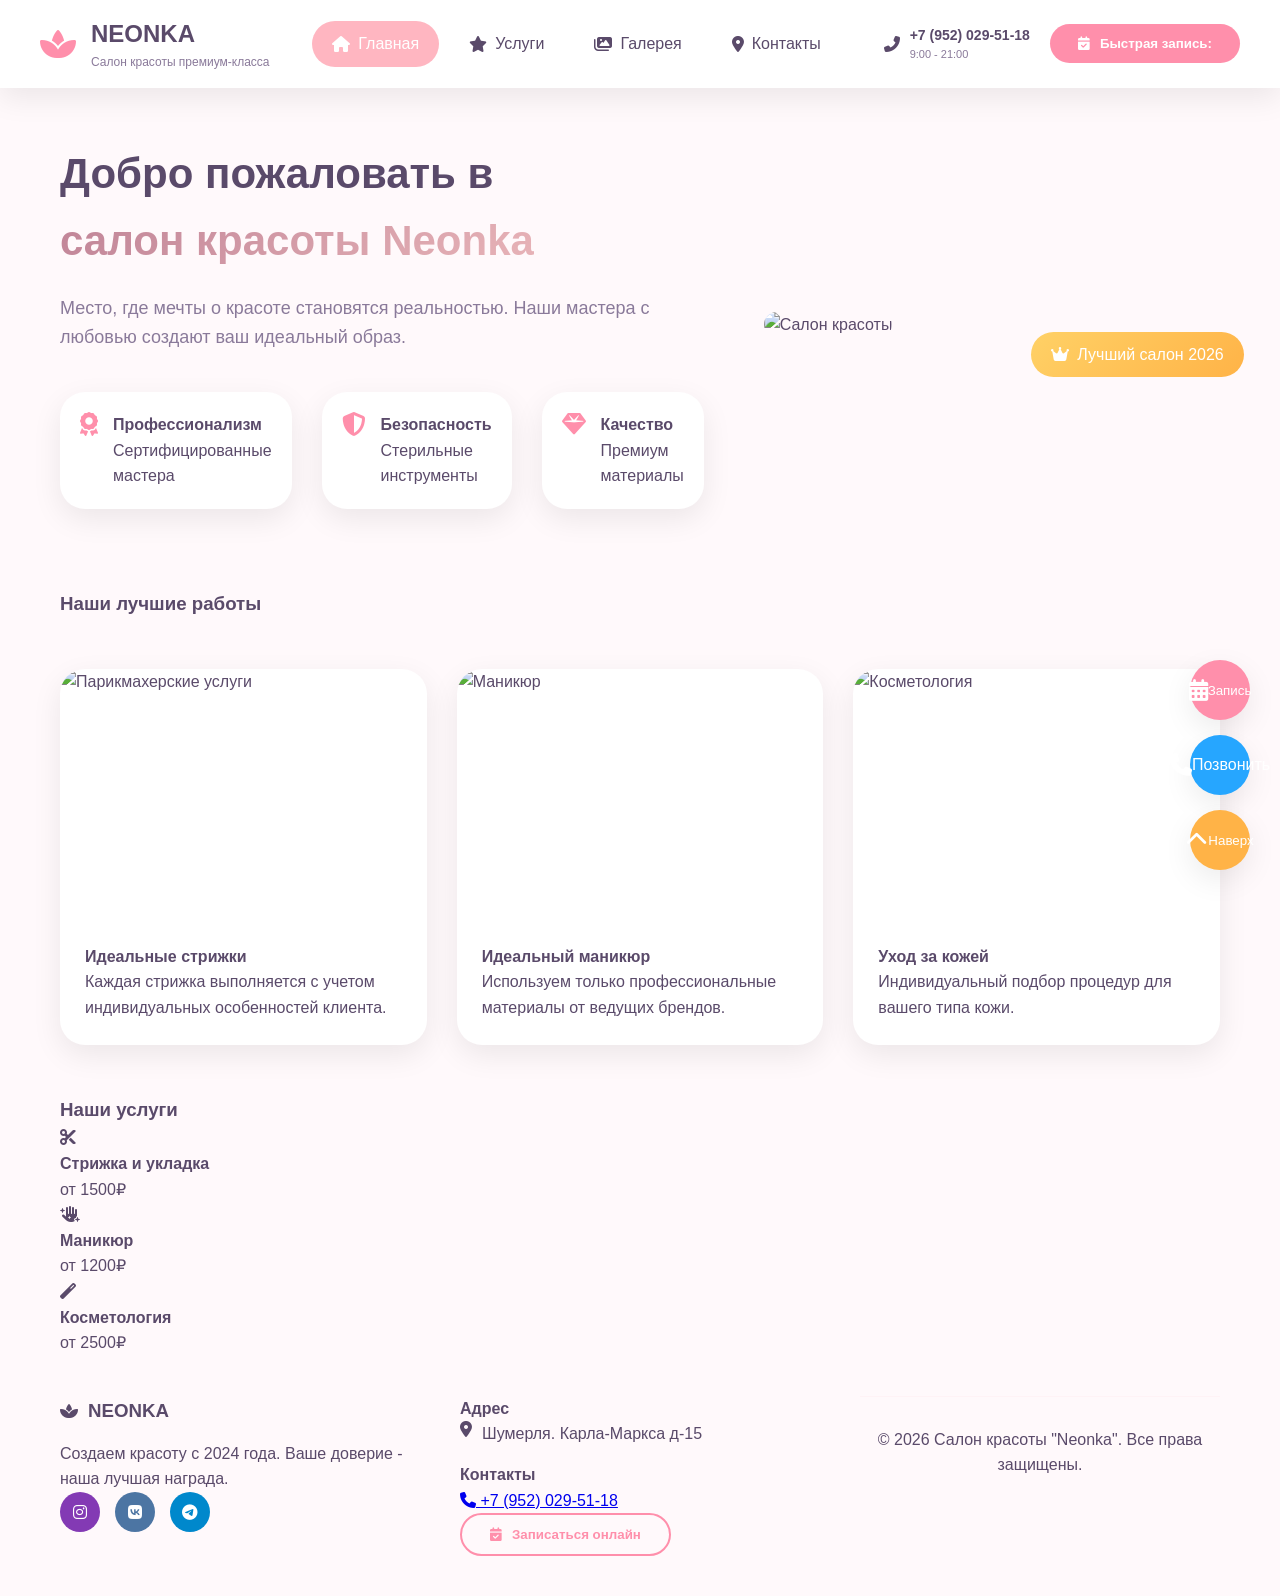
==== index.html @ 11cd5a9c "сохранение" ====
<!-- Здесь так же будет исправленно! -->





<!DOCTYPE html>
<html lang="ru">
<head>
    <meta charset="UTF-8">
    <meta name="viewport" content="width=device-width, initial-scale=1.0">
    <title>Neonka | Салон красоты премиум-класса</title>
    <link rel="stylesheet" href="https://cdnjs.cloudflare.com/ajax/libs/font-awesome/6.4.0/css/all.min.css">
    <link rel="stylesheet" href="css/style.css">
</head>
<body>
    <!-- Фоновые декорации -->
    <div class="bg-decorations">
        <div class="bg-element bg-1"></div>
        <div class="bg-element bg-2"></div>
        <div class="bg-element bg-3"></div>
        <div class="bg-element bg-4"></div>
    </div>
    
    <!-- ШАПКА САЙТА -->
    <header id="header">
        <div class="logo">
            <i class="fas fa-spa logo-icon"></i>
            <div class="logo-text">
                <h1>NEONKA</h1>
                <p>Салон красоты премиум-класса</p>
            </div>
        </div>
        
        <nav class="nav">
            <a href="#home" class="nav-link active"><i class="fas fa-home"></i><span>Главная</span></a>
            <a href="#services" class="nav-link"><i class="fas fa-star"></i><span>Услуги</span></a>
            <a href="#gallery" class="nav-link"><i class="fas fa-images"></i><span>Галерея</span></a>
            <a href="#contacts" class="nav-link"><i class="fas fa-map-marker-alt"></i><span>Контакты</span></a>
        </nav>
        
        <div class="header-right">
            <div class="header-contact">
                <i class="fas fa-phone-alt phone-icon"></i>
                <div>
                    <div class="phone-number">+7 (952) 029-51-18</div>
                    <div class="work-hours">9:00 - 21:00</div>
                </div>
            </div>
            
            <button class="btn btn-primary header-btn" id="quickBooking">
                <i class="fas fa-calendar-check"></i>
                <span>Быстрая запись:</span>
            </button>
        </div>
    </header>

    <!-- ОСНОВНОЕ СОДЕРЖИМОЕ -->
    <main class="main-content">
        <div class="container">
            <!-- Приветственная секция -->
            <section class="welcome-section" id="home">
                <div class="welcome-text">
                    <h2 class="welcome-title">
                        <span class="title-line">Добро пожаловать в</span>
                        <span class="title-highlight">салон красоты Neonka</span>
                    </h2>
                    <p class="welcome-description">
                        Место, где мечты о красоте становятся реальностью. 
                        Наши мастера с любовью создают ваш идеальный образ.
                    </p>
                    
                    <div class="welcome-features">
                        <div class="feature">
                            <i class="fas fa-award feature-icon"></i>
                            <div class="feature-text">
                                <h4>Профессионализм</h4>
                                <p>Сертифицированные мастера</p>
                            </div>
                        </div>
                        <div class="feature">
                            <i class="fas fa-shield-alt feature-icon"></i>
                            <div class="feature-text">
                                <h4>Безопасность</h4>
                                <p>Стерильные инструменты</p>
                            </div>
                        </div>
                        <div class="feature">
                            <i class="fas fa-gem feature-icon"></i>
                            <div class="feature-text">
                                <h4>Качество</h4>
                                <p>Премиум материалы</p>
                            </div>
                        </div>
                    </div>
                </div>
                
                <div class="welcome-image">
                    <img src="https://images.unsplash.com/photo-1560066984-138dadb4c035?ixlib=rb-4.0.3&auto=format&fit=crop&w=800&q=80" alt="Салон красоты">
                    <div class="image-badge">
                        <i class="fas fa-crown"></i>
                        Лучший салон 2026
                    </div>
                </div>
            </section>

            <!-- Галерея работ -->
            <section class="photos-section" id="gallery">
                <h3 class="photos-title">Наши лучшие работы</h3>
                
                <div class="photos-grid">
                    <div class="photo-card">
                        <div class="photo-wrapper">
                            <img src="https://images.unsplash.com/photo-1562322140-8baeececf3df?ixlib=rb-4.0.3&auto=format&fit=crop&w=400&q=80" alt="Парикмахерские услуги">
                        </div>
                        <div class="photo-text">
                            <h4>Идеальные стрижки</h4>
                            <p>Каждая стрижка выполняется с учетом индивидуальных особенностей клиента.</p>
                        </div>
                    </div>
                    
                    <div class="photo-card">
                        <div class="photo-wrapper">
                            <img src="https://images.unsplash.com/photo-1607779097330-9b6b0956d76b?ixlib=rb-4.0.3&auto=format&fit=crop&w=400&q=80" alt="Маникюр">
                        </div>
                        <div class="photo-text">
                            <h4>Идеальный маникюр</h4>
                            <p>Используем только профессиональные материалы от ведущих брендов.</p>
                        </div>
                    </div>

                    <div class="photo-card">
                        <div class="photo-wrapper">
                            <img src="https://images.unsplash.com/photo-1540555700478-4be289de5bfb?ixlib=rb-4.0.3&auto=format&fit=crop&w=400&q=80" alt="Косметология">
                        </div>
                        <div class="photo-text">
                            <h4>Уход за кожей</h4>
                            <p>Индивидуальный подбор процедур для вашего типа кожи.</p>
                        </div>
                    </div>
                </div>
            </section>

            <!-- Услуги -->
            <section class="services-section" id="services">
                <h3 class="photos-title">Наши услуги</h3>
                <div class="services-grid">
                    <div class="service-card">
                        <i class="fas fa-cut service-icon"></i>
                        <h4>Стрижка и укладка</h4>
                        <p>от 1500₽</p>
                    </div>
                    <div class="service-card">
                        <i class="fas fa-hand-sparkles service-icon"></i>
                        <h4>Маникюр</h4>
                        <p>от 1200₽</p>
                    </div>
                    <div class="service-card">
                        <i class="fas fa-magic service-icon"></i>
                        <h4>Косметология</h4>
                        <p>от 2500₽</p>
                    </div>
                </div>
            </section>
        </div>
    </main>

    <!-- ПЛАВАЮЩИЕ КНОПКИ -->
    <div class="floating-buttons">
        <button class="floating-btn booking-btn" id="floatingBooking">
            <i class="fas fa-calendar-alt"></i>
            <span class="btn-text">Запись</span>
        </button>
        
        <a href="tel:+78123332211" class="floating-btn call-btn">
            <i class="fas fa-phone"></i>
            <span class="btn-text">Позвонить</span>
        </a>
        
        <button class="floating-btn top-btn" id="scrollTop">
            <i class="fas fa-chevron-up"></i>
            <span class="btn-text">Наверх</span>
        </button>
    </div>

    <!-- ФУТЕР -->
    <footer id="contacts">
        <div class="container">
            <div class="footer-content">
                <div class="footer-section">
                    <div class="footer-logo">
                        <i class="fas fa-spa"></i>
                        <h3>NEONKA</h3>
                    </div>
                    <p>Создаем красоту с 2024 года. Ваше доверие - наша лучшая награда.</p>
                    <div class="social-icons">
                        <a href="#" class="social-icon instagram"><i class="fab fa-instagram"></i></a>
                        <a href="#" class="social-icon vk"><i class="fab fa-vk"></i></a>
                        <a href="#" class="social-icon telegram"><i class="fab fa-telegram"></i></a>
                    </div>
                </div>
                
                <div class="footer-section">
                    <h4>Адрес</h4>
                    <div class="address">
                        <i class="fas fa-map-marker-alt"></i>
                        <p>Шумерля. Карла-Маркса д-15</p>
                    </div>
                 
              
                
                <div class="footer-section">
                    <h4>Контакты</h4>
                    <a href="tel:+78123332211" class="footer-phone">
                        <i class="fas fa-phone"></i>
                        +7 (952) 029-51-18
                    </a>
                    <button class="btn btn-outline footer-btn" id="footerBooking">
                        <i class="fas fa-calendar-check"></i>
                        Записаться онлайн
                    </button>
                </div>
            </div>
            
            <div class="footer-bottom">
                <p>&copy; 2026 Салон красоты "Neonka". Все права защищены.</p>
            </div>
        </div>
    </footer>

    <!-- МОДАЛЬНОЕ ОКНО ЗАПИСИ -->
    <div class="modal-overlay" id="bookingModal">
        <div class="modal-content booking-modal">
            <div class="modal-header">
                <h3><i class="fas fa-calendar-alt"></i> Онлайн запись</h3>
                <button class="close-modal">&times;</button>
            </div>
            <div class="modal-body">
                <form class="booking-form" id="bookingForm">
                    <div class="form-group">
                        <label for="name">Ваше имя *</label>
                        <div class="input-with-icon">
                            <i class="fas fa-user"></i>
                            <input type="text" id="name" placeholder="Анна Иванова" required>
                        </div>
                    </div>
                    
                    <div class="form-group">
                        <label for="phone">Телефон *</label>
                        <div class="input-with-icon">
                            <i class="fas fa-phone"></i>
                            <input type="tel" id="phone" placeholder="+7 (952) 029-51-18" required>
                        </div>
                    </div>
                    
                    <div class="form-group">
                        <label for="service">Услуга *</label>
                        <div class="input-with-icon">
                            <i class="fas fa-cut"></i>
                            <select id="service" required>
                                <option value="">Выберите услугу</option>
                                <option value="haircut">Женская стрижка</option>
                                <option value="manicure">Маникюр</option>
                                <option value="cosmetology">Косметология</option>
                            </select>
                        </div>
                    </div>
                    
                    <button type="submit" class="btn btn-primary btn-block">
                        <i class="fas fa-paper-plane"></i>
                        Отправить заявку
                    </button>
                </form>
            </div>
        </div>
    </div>

    <script src="js/script.js"></script>
</body>
</html>
---- css/style.css ----
/* ОСНОВНЫЕ ПЕРЕМЕННЫЕ */
:root {
    --pink: #ffb6c1;
    --pink-dark: #ff8fab;
    --purple: #c9b2ff;
    --bg: #fff9fb;
    --text: #5a4a6a;
    --text-light: #8a7a9a;
    --shadow: 0 10px 30px rgba(0,0,0,0.08);
    --radius: 25px;
}

* {
    margin: 0;
    padding: 0;
    box-sizing: border-box;
}

body {
    font-family: 'Segoe UI', sans-serif;
    background: var(--bg);
    color: var(--text);
    line-height: 1.6;
}

.container {
    max-width: 1200px;
    margin: 0 auto;
    padding: 0 20px;
}

/* ШАПКА */
#header {
    position: fixed;
    top: 0;
    left: 0;
    right: 0;
    z-index: 1000;
    background: white;
    box-shadow: var(--shadow);
    padding: 15px 40px;
    display: flex;
    align-items: center;
    justify-content: space-between;
}

.logo {
    display: flex;
    align-items: center;
    gap: 15px;
}

.logo-icon {
    font-size: 32px;
    color: var(--pink-dark);
}

.logo-text h1 {
    font-size: 24px;
}

.logo-text p {
    font-size: 12px;
    color: var(--text-light);
}

.nav {
    display: flex;
    gap: 10px;
}

.nav-link {
    text-decoration: none;
    color: var(--text);
    padding: 10px 20px;
    border-radius: 25px;
    display: flex;
    align-items: center;
    gap: 8px;
}

.nav-link:hover,
.nav-link.active {
    background: var(--pink);
    color: white;
}

.header-right {
    display: flex;
    align-items: center;
    gap: 20px;
}

.header-contact {
    display: flex;
    align-items: center;
    gap: 10px;
}

.phone-number {
    font-weight: 600;
    font-size: 14px;
}

.work-hours {
    font-size: 11px;
    color: var(--text-light);
}

/* КНОПКИ */
.btn {
    padding: 12px 28px;
    border-radius: 25px;
    border: none;
    font-weight: 600;
    cursor: pointer;
    transition: 0.3s;
    display: flex;
    align-items: center;
    gap: 10px;
}

.btn-primary {
    background: var(--pink-dark);
    color: white;
}

.btn-outline {
    background: transparent;
    border: 2px solid var(--pink-dark);
    color: var(--pink-dark);
}

.btn:hover {
    transform: translateY(-2px);
}

/* ОСНОВНОЕ СОДЕРЖИМОЕ */
.main-content {
    margin-top: 100px;
    padding: 40px 0;
}

/* ПРИВЕТСТВИЕ */
.welcome-section {
    display: flex;
    align-items: center;
    gap: 60px;
    margin-bottom: 80px;
}

.welcome-text {
    flex: 1;
}

.welcome-title {
    font-size: 42px;
    margin-bottom: 20px;
}

.title-highlight {
    background: linear-gradient(135deg, #c08497, #e8b4b8);
    -webkit-background-clip: text;
    -webkit-text-fill-color: transparent;
    background-clip: text;
    display: inline-block;
    position: relative;
}


.welcome-description {
    font-size: 18px;
    color: var(--text-light);
    margin-bottom: 40px;
}

.welcome-features {
    display: flex;
    gap: 30px;
}

.feature {
    display: flex;
    align-items: flex-start;
    gap: 15px;
    padding: 20px;
    background: white;
    border-radius: var(--radius);
    box-shadow: var(--shadow);
}

.feature-icon {
    font-size: 24px;
    color: var(--pink-dark);
}

.welcome-image {
    flex: 0 0 500px;
    position: relative;
}

.welcome-image img {
    width: 100%;
    height: 400px;
    object-fit: cover;
    border-radius: var(--radius);
}

.image-badge {
    position: absolute;
    top: 20px;
    right: 20px;
    background: linear-gradient(135deg, #ffd166, #ffb347);
    color: white;
    padding: 10px 20px;
    border-radius: 25px;
    display: flex;
    align-items: center;
    gap: 8px;
}

/* ГАЛЕРЕЯ */
.photos-grid {
    display: grid;
    grid-template-columns: repeat(3, 1fr);
    gap: 30px;
    margin: 50px 0;
}

.photo-card {
    background: white;
    border-radius: var(--radius);
    overflow: hidden;
    box-shadow: var(--shadow);
}

.photo-wrapper {
    height: 250px;
    overflow: hidden;
}

.photo-wrapper img {
    width: 100%;
    height: 100%;
    object-fit: cover;
}

.photo-text {
    padding: 25px;
}

/* ПЛАВАЮЩИЕ КНОПКИ */
.floating-buttons {
    position: fixed;
    bottom: 30px;
    right: 30px;
    z-index: 999;
    display: flex;
    flex-direction: column;
    gap: 15px;
}

.floating-btn {
    width: 60px;
    height: 60px;
    border-radius: 50%;
    border: none;
    background: white;
    color: var(--text);
    cursor: pointer;
    display: flex;
    align-items: center;
    justify-content: center;
    box-shadow: var(--shadow);
    position: relative;
}

.floating-btn i {
    font-size: 22px;
}

.booking-btn {
    background: var(--pink-dark);
    color: white;
}

.call-btn {
    background: #26a6ff;
    color: white;
    text-decoration: none;
}

.top-btn {
    background: #ffb347;
    color: white;
}

/* ФУТЕР */
#footer {
    background: #f8f4ff;
    padding: 60px 0 30px;
}

.footer-content {
    display: grid;
    grid-template-columns: repeat(3, 1fr);
    gap: 40px;
    margin-bottom: 40px;
}

.footer-logo {
    display: flex;
    align-items: center;
    gap: 10px;
    margin-bottom: 15px;
}

.social-icons {
    display: flex;
    gap: 15px;
}

.social-icon {
    width: 40px;
    height: 40px;
    border-radius: 50%;
    display: flex;
    align-items: center;
    justify-content: center;
    color: white;
    text-decoration: none;
}

.social-icon.instagram { background: #833AB4; }
.social-icon.vk { background: #4C75A3; }
.social-icon.telegram { background: #0088cc; }

.address, .metro {
    display: flex;
    gap: 10px;
    margin-bottom: 15px;
}

.footer-bottom {
    text-align: center;
    padding-top: 30px;
    border-top: 1px solid rgba(255,182,193,0.1);
}

/* МОДАЛЬНОЕ ОКНО */
.modal-overlay {
    position: fixed;
    top: 0;
    left: 0;
    right: 0;
    bottom: 0;
    background: rgba(0,0,0,0.5);
    z-index: 2000;
    display: flex;
    align-items: center;
    justify-content: center;
    opacity: 0;
    visibility: hidden;
}

.modal-overlay.active {
    opacity: 1;
    visibility: visible;
}

.modal-content {
    background: white;
    border-radius: var(--radius);
    width: 90%;
    max-width: 500px;
}

.modal-header {
    padding: 25px;
    border-bottom: 1px solid rgba(255,182,193,0.2);
    display: flex;
    justify-content: space-between;
    align-items: center;
}

.close-modal {
    background: none;
    border: none;
    font-size: 28px;
    color: var(--text-light);
    cursor: pointer;
}

.modal-body {
    padding: 25px;
}

/* ФОРМЫ */
.form-group {
    margin-bottom: 20px;
}

.form-group label {
    display: block;
    margin-bottom: 8px;
}

.input-with-icon {
    position: relative;
}

.input-with-icon i {
    position: absolute;
    left: 15px;
    top: 50%;
    transform: translateY(-50%);
    color: var(--text-light);
}

.input-with-icon input,
.input-with-icon select {
    width: 100%;
    padding: 12px 15px 12px 45px;
    border: 1px solid rgba(255,182,193,0.3);
    border-radius: 15px;
}

/* АДАПТИВНОСТЬ */
 /* адаптивность хорошая */

@media (max-width: 1200px) {
    .welcome-section { flex-direction: column; }
    .footer-content { grid-template-columns: repeat(2,1fr); }
}

@media (max-width: 992px) {
    .photos-grid { grid-template-columns: repeat(2,1fr); }
    .nav { display: none; }
}

@media (max-width: 768px) {
    .photos-grid { grid-template-columns: 1fr; }
    .main-content { margin-top: 130px; }
    .welcome-title { font-size: 32px; }
    .welcome-features { flex-direction: column; }
}

@media (max-width: 576px) {
    .footer-content { grid-template-columns: 1fr; }
    .floating-buttons { bottom: 20px; right: 20px; }
}
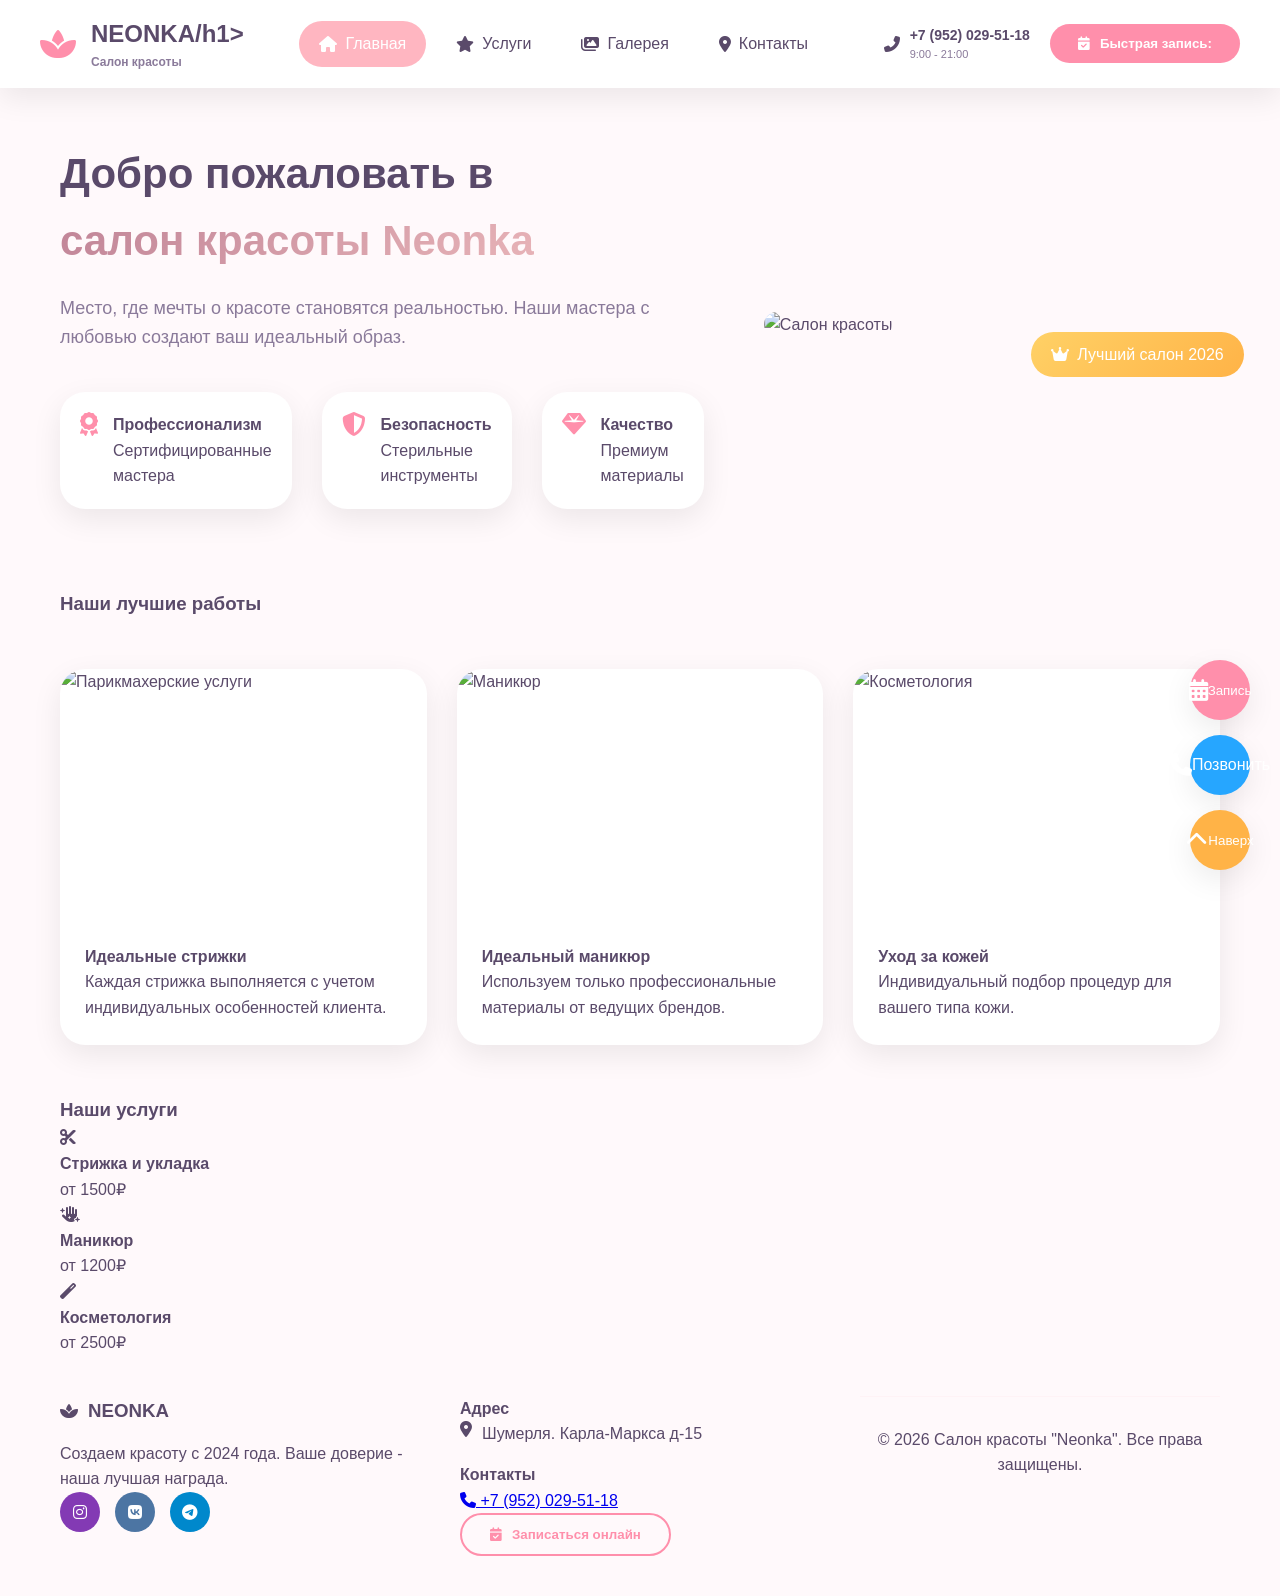
==== commit be3f8fb6: "сохранение" ====
--- a/index.html
+++ b/index.html
@@ -11,7 +11,7 @@
 <head>
     <meta charset="UTF-8">
     <meta name="viewport" content="width=device-width, initial-scale=1.0">
-    <title>Neonka | Салон красоты премиум-класса</title>
+    <title>Neonka | Салон красоты </title>
     <link rel="stylesheet" href="https://cdnjs.cloudflare.com/ajax/libs/font-awesome/6.4.0/css/all.min.css">
     <link rel="stylesheet" href="css/style.css">
 </head>
@@ -29,8 +29,8 @@
         <div class="logo">
             <i class="fas fa-spa logo-icon"></i>
             <div class="logo-text">
-                <h1>NEONKA</h1>
-                <p>Салон красоты премиум-класса</p>
+                <h1>NEONKA/h1>
+                <p>Салон красоты </p>
             </div>
         </div>
         
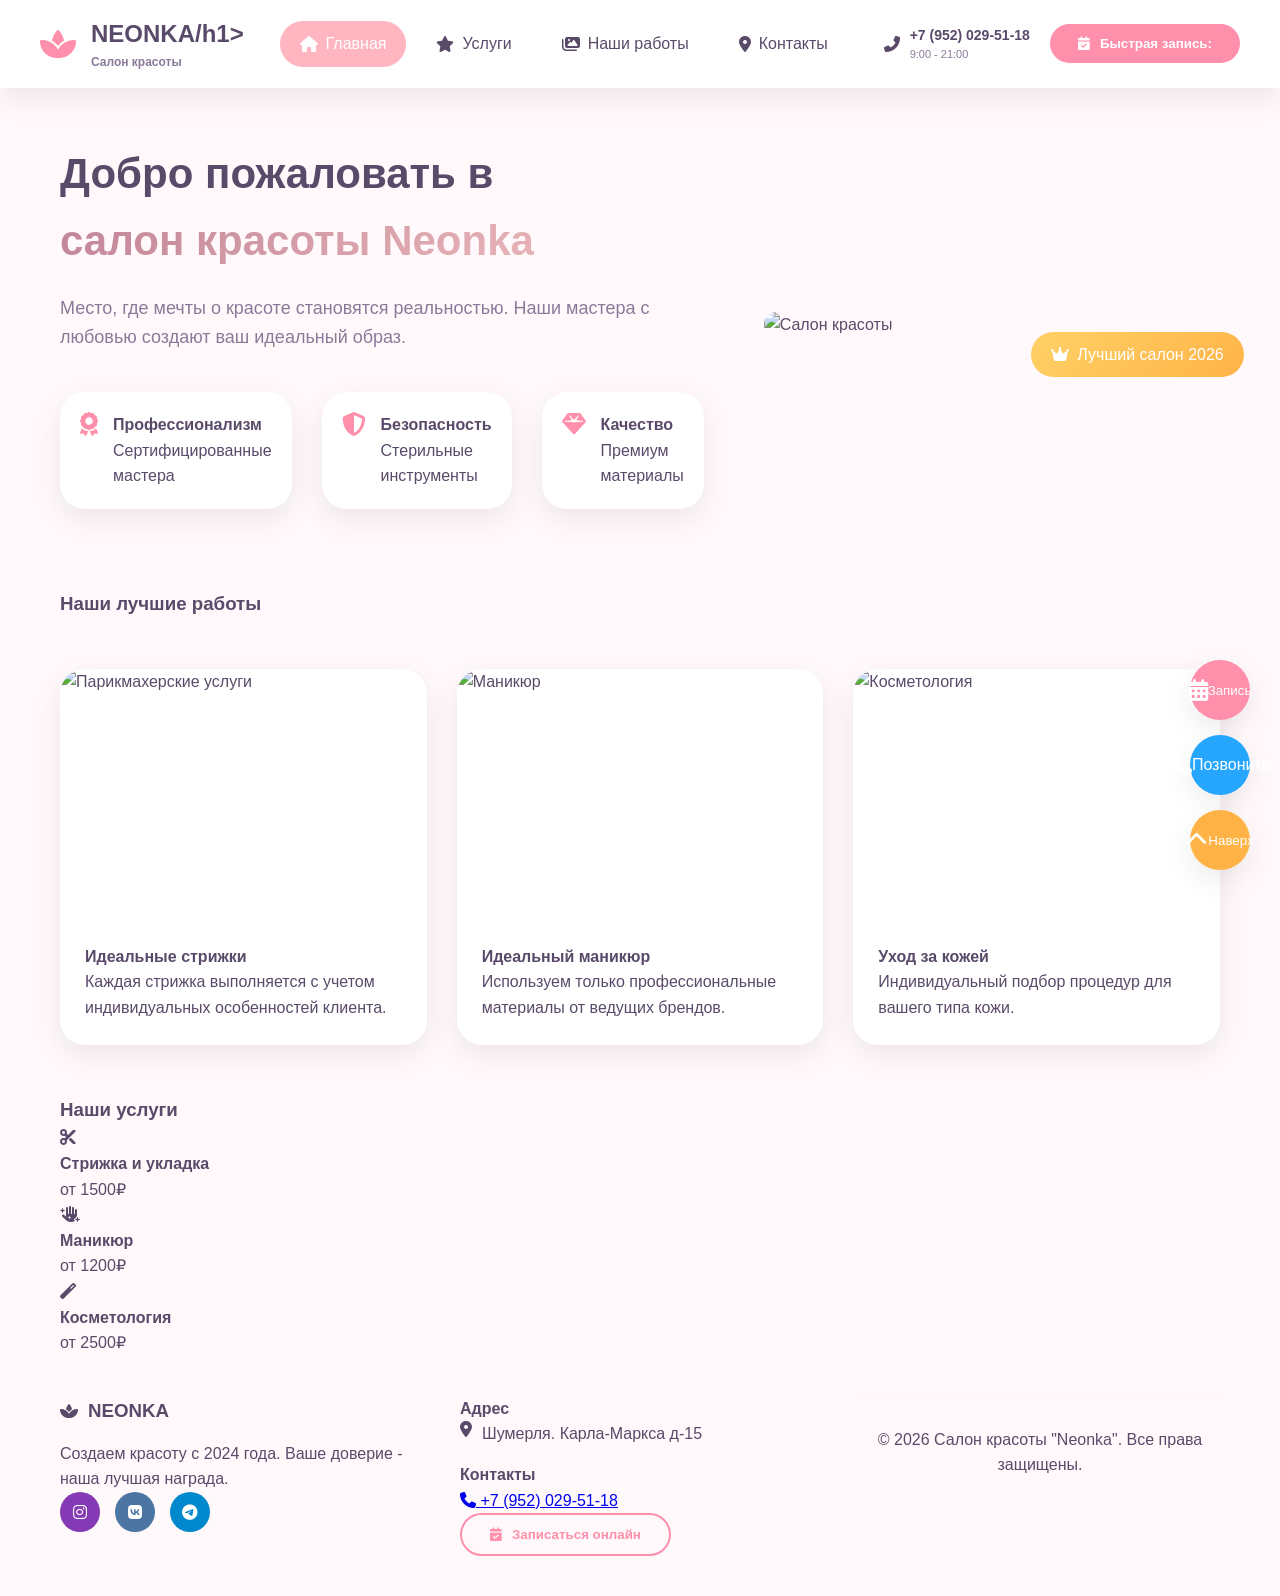
==== commit 3b0ed6ed: "сохранение" ====
--- a/index.html
+++ b/index.html
@@ -34,10 +34,10 @@
             </div>
         </div>
         
-        <nav class="nav">
+        <nav class="nav"> 
             <a href="#home" class="nav-link active"><i class="fas fa-home"></i><span>Главная</span></a>
             <a href="#services" class="nav-link"><i class="fas fa-star"></i><span>Услуги</span></a>
-            <a href="#gallery" class="nav-link"><i class="fas fa-images"></i><span>Галерея</span></a>
+            <a href="#gallery" class="nav-link"><i class="fas fa-images"></i><span>Наши работы</span></a>
             <a href="#contacts" class="nav-link"><i class="fas fa-map-marker-alt"></i><span>Контакты</span></a>
         </nav>
         
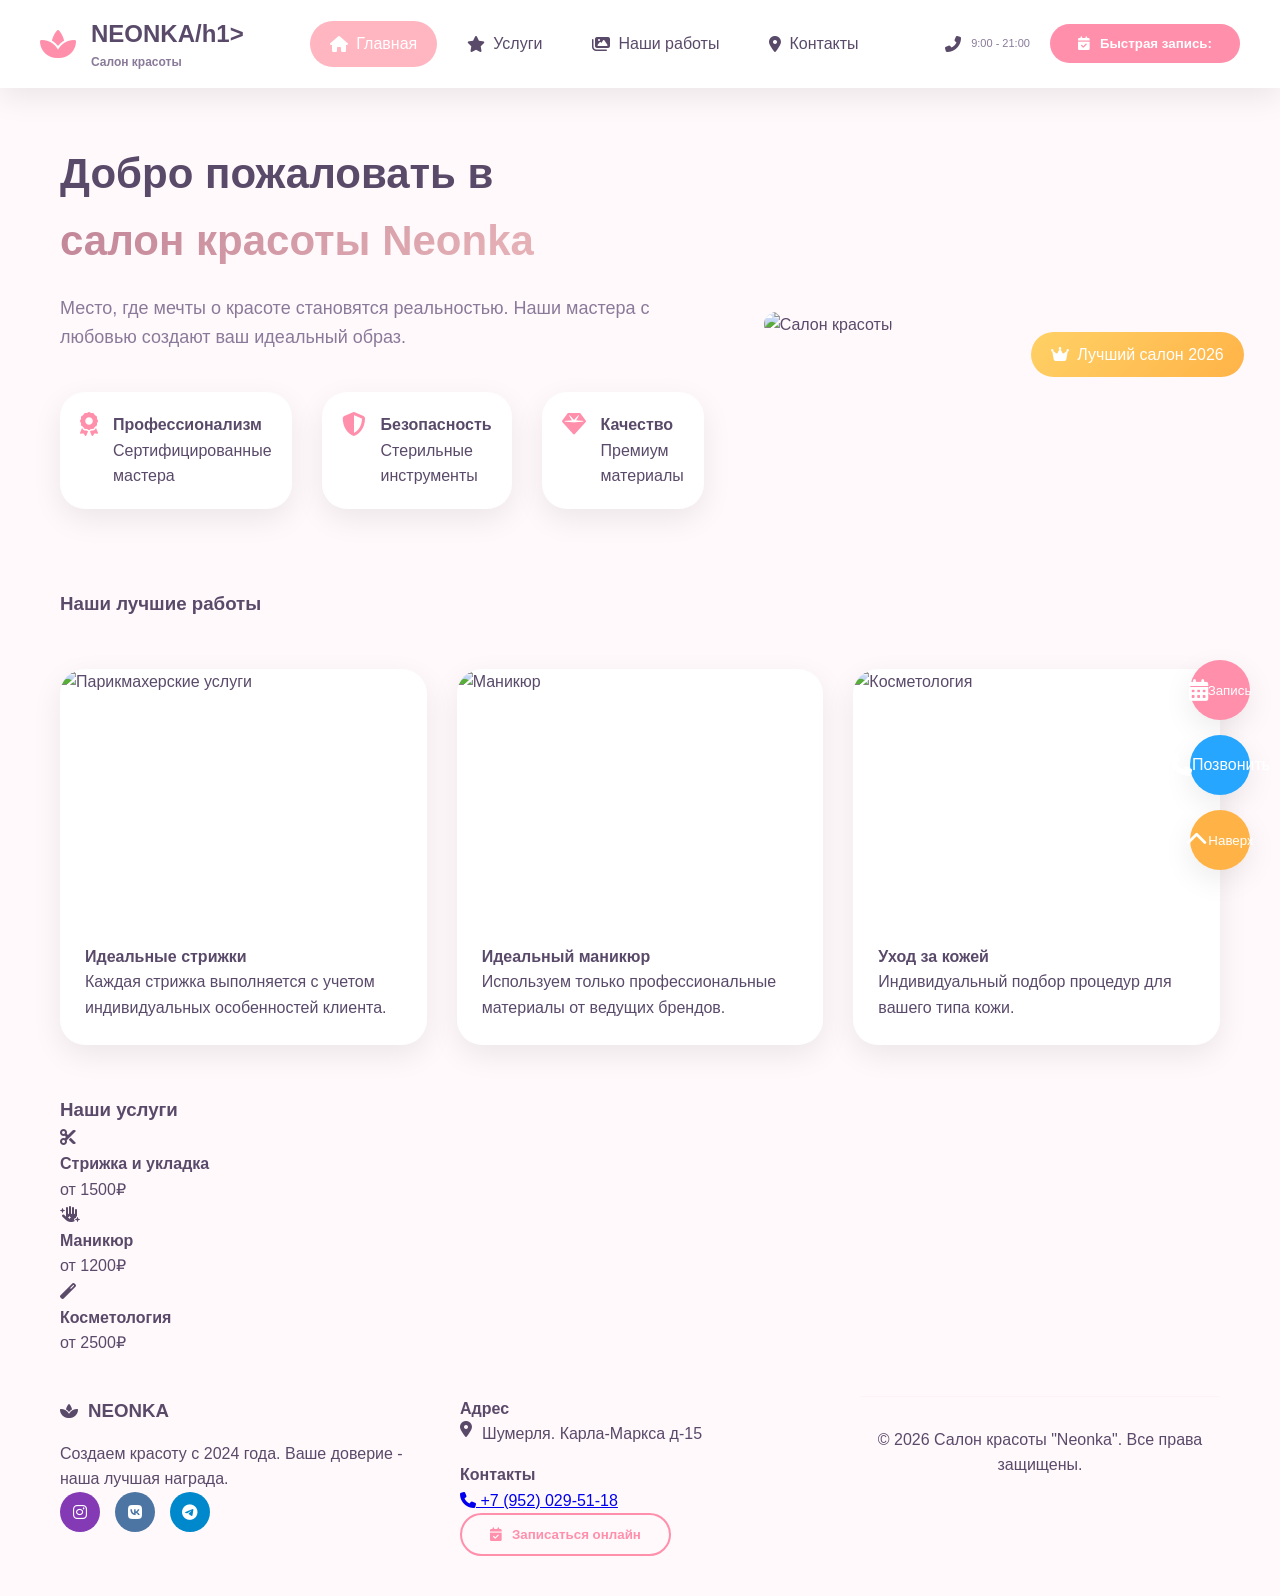
==== commit f44efd10: "Начало 14.03.2026 8:05" ====
--- a/index.html
+++ b/index.html
@@ -45,7 +45,7 @@
             <div class="header-contact">
                 <i class="fas fa-phone-alt phone-icon"></i>
                 <div>
-                    <div class="phone-number">+7 (952) 029-51-18</div>
+                    
                     <div class="work-hours">9:00 - 21:00</div>
                 </div>
             </div>
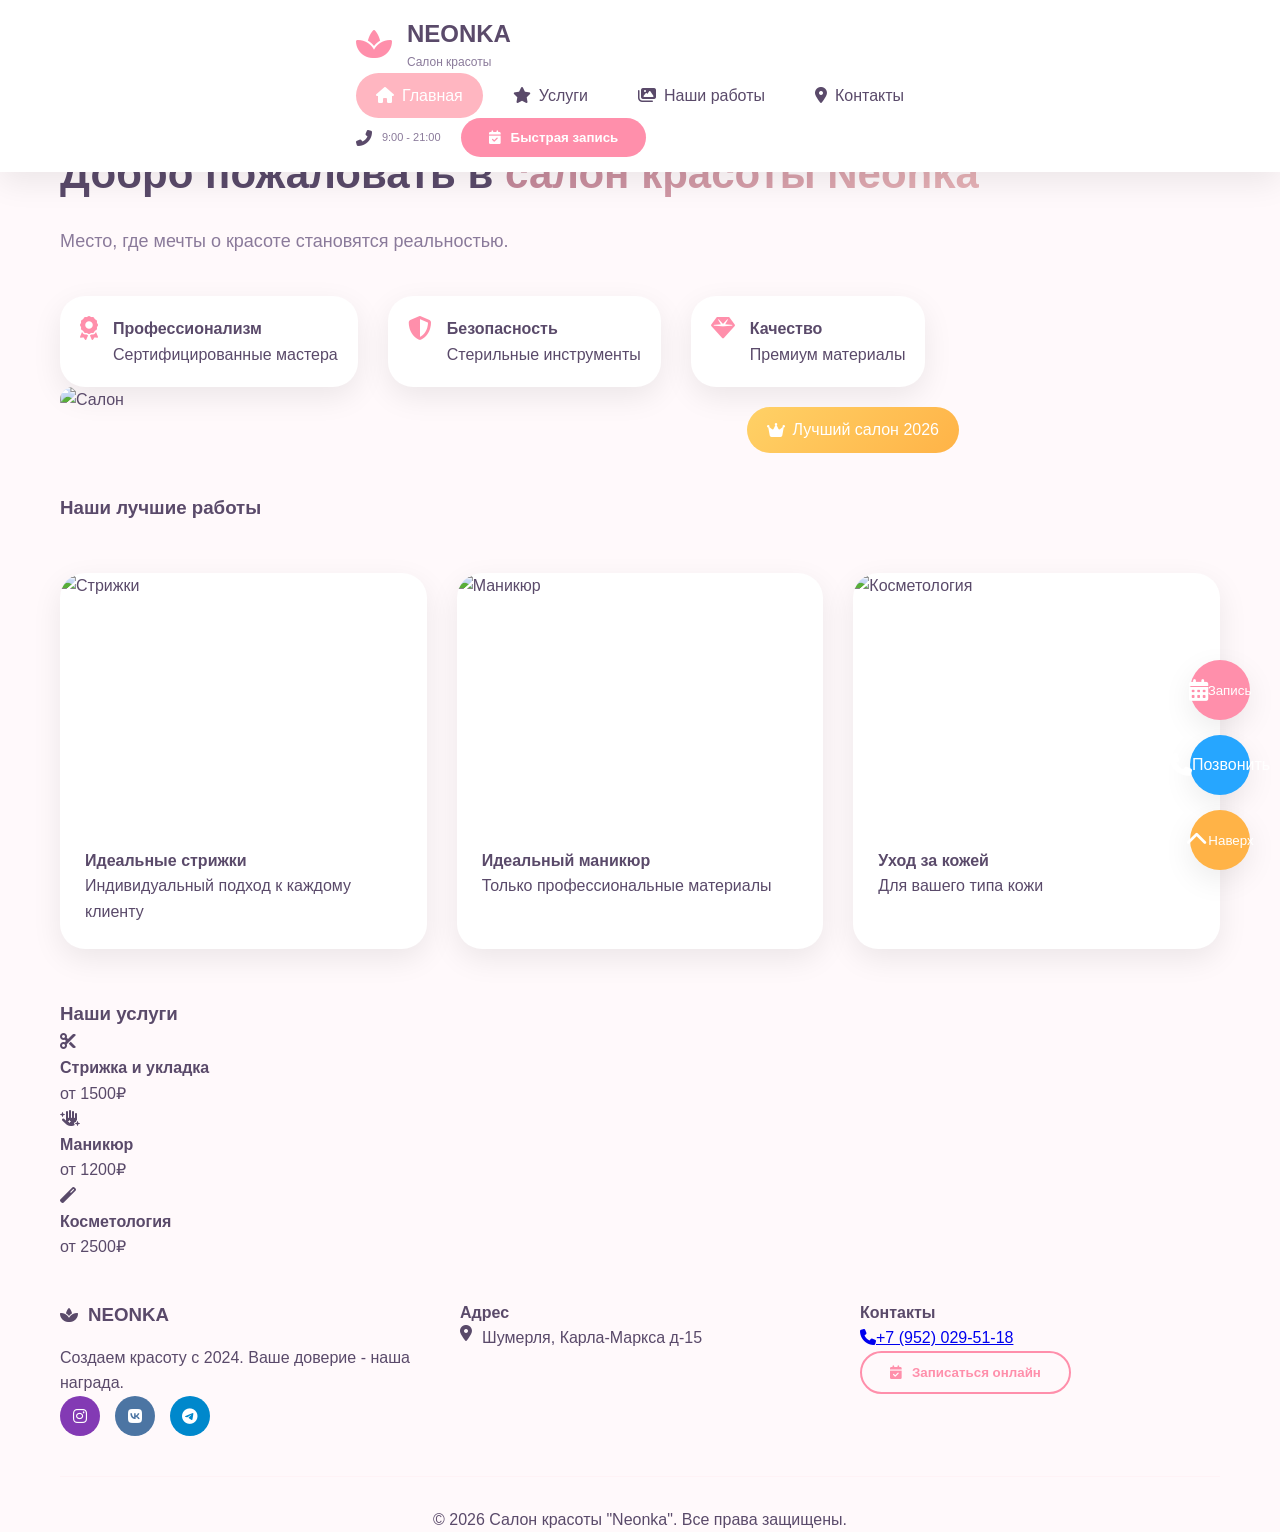
==== commit 1751f3fa: "исправления(пару моментов)" ====
--- a/index.html
+++ b/index.html
@@ -16,128 +16,149 @@
     <link rel="stylesheet" href="css/style.css">
 </head>
 <body>
-    <!-- Фоновые декорации -->
+  <!-- Мои мета-теги -->
+    <meta charset="UTF-8">
+    <meta name="viewport" content="width=device-width, initial-scale=1.0">
+    <title>Neonka | Мой салон красоты</title>
+
+       <!-- библиотека(иконок)Font Awesome -->
+    <link rel="stylesheet" href="https://cdnjs.cloudflare.com/ajax/libs/font-awesome/6.4.0/css/all.min.css">
+    <script src="js/script.js"></script>
+</body>
+</html>
+ <!-- Мой стиль -->
+    <link rel="stylesheet" href="css/style.css">
+</head>
+<body>
+    <!-- Мои фоновые элементы -->
     <div class="bg-decorations">
         <div class="bg-element bg-1"></div>
         <div class="bg-element bg-2"></div>
         <div class="bg-element bg-3"></div>
         <div class="bg-element bg-4"></div>
     </div>
-    
-    <!-- ШАПКА САЙТА -->
+     <!-- МОЯ ШАПКА -->
     <header id="header">
-        <div class="logo">
-            <i class="fas fa-spa logo-icon"></i>
-            <div class="logo-text">
-                <h1>NEONKA/h1>
-                <p>Салон красоты </p>
-            </div>
-        </div>
-        
-        <nav class="nav"> 
-            <a href="#home" class="nav-link active"><i class="fas fa-home"></i><span>Главная</span></a>
-            <a href="#services" class="nav-link"><i class="fas fa-star"></i><span>Услуги</span></a>
-            <a href="#gallery" class="nav-link"><i class="fas fa-images"></i><span>Наши работы</span></a>
-            <a href="#contacts" class="nav-link"><i class="fas fa-map-marker-alt"></i><span>Контакты</span></a>
-        </nav>
-        
-        <div class="header-right">
-            <div class="header-contact">
-                <i class="fas fa-phone-alt phone-icon"></i>
-                <div>
-                    
+        <div class="container">
+            <!-- Логотип -->
+            <div class="logo">
+                <i class="fas fa-spa logo-icon"></i>
+                <div class="logo-text">
+                    <h1>NEONKA</h1>
+                    <p>Салон красоты</p>
+                </div>
+            </div>
+            
+            <!-- Меню -->
+            <nav class="nav"> 
+                <a href="#home" class="nav-link active">
+                    <i class="fas fa-home"></i><span>Главная</span>
+                </a>
+                <a href="#services" class="nav-link">
+                    <i class="fas fa-star"></i><span>Услуги</span>
+                </a>
+                <a href="#gallery" class="nav-link">
+                    <i class="fas fa-images"></i><span>Наши работы</span>
+                </a>
+                <a href="#contacts" class="nav-link">
+                    <i class="fas fa-map-marker-alt"></i><span>Контакты</span>
+                </a>
+            </nav>
+            
+            <!-- Контакты + кнопка -->
+            <div class="header-right">
+                <div class="header-contact">
+                    <i class="fas fa-phone-alt phone-icon"></i>
                     <div class="work-hours">9:00 - 21:00</div>
                 </div>
-            </div>
-            
-            <button class="btn btn-primary header-btn" id="quickBooking">
-                <i class="fas fa-calendar-check"></i>
-                <span>Быстрая запись:</span>
-            </button>
+                <!-- Кнопка записи -->
+                <button class="btn btn-primary header-btn" id="quickBooking">
+                    <i class="fas fa-calendar-check"></i>
+                    <span>Быстрая запись</span>
+                </button>
+            </div>
         </div>
     </header>
-
-    <!-- ОСНОВНОЕ СОДЕРЖИМОЕ -->
+      <!-- ГЛАВНЫЙ КОНТЕНТ -->
     <main class="main-content">
         <div class="container">
-            <!-- Приветственная секция -->
+            <!-- Главная секция -->
             <section class="welcome-section" id="home">
-                <div class="welcome-text">
-                    <h2 class="welcome-title">
-                        <span class="title-line">Добро пожаловать в</span>
-                        <span class="title-highlight">салон красоты Neonka</span>
-                    </h2>
-                    <p class="welcome-description">
-                        Место, где мечты о красоте становятся реальностью. 
-                        Наши мастера с любовью создают ваш идеальный образ.
-                    </p>
-                    
-                    <div class="welcome-features">
-                        <div class="feature">
-                            <i class="fas fa-award feature-icon"></i>
-                            <div class="feature-text">
-                                <h4>Профессионализм</h4>
-                                <p>Сертифицированные мастера</p>
+                <div class="row align-items-center">
+                    <div class="col-lg-6">
+                        <div class="welcome-text">
+                            <h2 class="welcome-title">
+                                <span class="title-line">Добро пожаловать в</span>
+                                <span class="title-highlight">салон красоты Neonka</span>
+                            </h2>
+                            <p class="welcome-description">
+                                Место, где мечты о красоте становятся реальностью.
+                            </p>
+                            <!-- Преимущества -->
+                            <div class="welcome-features">
+                                <div class="feature">
+                                    <i class="fas fa-award feature-icon"></i>
+                                    <div class="feature-text">
+                                        <h4>Профессионализм</h4>
+                                        <p>Сертифицированные мастера</p>
+                                    </div>
+                                </div>
+                                <div class="feature">
+                                    <i class="fas fa-shield-alt feature-icon"></i>
+                                    <div class="feature-text">
+                                        <h4>Безопасность</h4>
+                                        <p>Стерильные инструменты</p>
+                                    </div>
+                                </div>
+                                <div class="feature">
+                                    <i class="fas fa-gem feature-icon"></i>
+                                    <div class="feature-text">
+                                        <h4>Качество</h4>
+                                        <p>Премиум материалы</p>
+                                    </div>
+                                </div>
                             </div>
                         </div>
-                        <div class="feature">
-                            <i class="fas fa-shield-alt feature-icon"></i>
-                            <div class="feature-text">
-                                <h4>Безопасность</h4>
-                                <p>Стерильные инструменты</p>
+                    </div>
+                    <div class="col-lg-6">
+                        <div class="welcome-image">
+                            <img src="https://images.unsplash.com/photo-1560066984-138dadb4c035?ixlib=rb-4.0.3&auto=format&fit=crop&w=800&q=80" alt="Салон">
+                            <div class="image-badge">
+                                <i class="fas fa-crown"></i> Лучший салон 2026
                             </div>
                         </div>
-                        <div class="feature">
-                            <i class="fas fa-gem feature-icon"></i>
-                            <div class="feature-text">
-                                <h4>Качество</h4>
-                                <p>Премиум материалы</p>
-                            </div>
-                        </div>
-                    </div>
-                </div>
-                
-                <div class="welcome-image">
-                    <img src="https://images.unsplash.com/photo-1560066984-138dadb4c035?ixlib=rb-4.0.3&auto=format&fit=crop&w=800&q=80" alt="Салон красоты">
-                    <div class="image-badge">
-                        <i class="fas fa-crown"></i>
-                        Лучший салон 2026
                     </div>
                 </div>
             </section>
-
-            <!-- Галерея работ -->
+     <!-- Галерея -->
             <section class="photos-section" id="gallery">
-                <h3 class="photos-title">Наши лучшие работы</h3>
-                
+                <h3 class="photos-title text-center mb-5">Наши лучшие работы</h3>
                 <div class="photos-grid">
                     <div class="photo-card">
                         <div class="photo-wrapper">
-                            <img src="https://images.unsplash.com/photo-1562322140-8baeececf3df?ixlib=rb-4.0.3&auto=format&fit=crop&w=400&q=80" alt="Парикмахерские услуги">
+                            <img src="https://i.pinimg.com/originals/93/1a/b3/931ab32c58ad4129a44a76e606f305c6.jpg" alt="Стрижки">
                         </div>
                         <div class="photo-text">
                             <h4>Идеальные стрижки</h4>
-                            <p>Каждая стрижка выполняется с учетом индивидуальных особенностей клиента.</p>
-                        </div>
-                    </div>
-                    
+                            <p>Индивидуальный подход к каждому клиенту</p>
+                        </div>
+                    </div>
                     <div class="photo-card">
                         <div class="photo-wrapper">
                             <img src="https://images.unsplash.com/photo-1607779097330-9b6b0956d76b?ixlib=rb-4.0.3&auto=format&fit=crop&w=400&q=80" alt="Маникюр">
                         </div>
                         <div class="photo-text">
                             <h4>Идеальный маникюр</h4>
-                            <p>Используем только профессиональные материалы от ведущих брендов.</p>
-                        </div>
-                    </div>
-
+                            <p>Только профессиональные материалы</p>
+                        </div>
+                    </div>
                     <div class="photo-card">
                         <div class="photo-wrapper">
                             <img src="https://images.unsplash.com/photo-1540555700478-4be289de5bfb?ixlib=rb-4.0.3&auto=format&fit=crop&w=400&q=80" alt="Косметология">
                         </div>
                         <div class="photo-text">
                             <h4>Уход за кожей</h4>
-                            <p>Индивидуальный подбор процедур для вашего типа кожи.</p>
+                            <p>Для вашего типа кожи</p>
                         </div>
                     </div>
                 </div>
@@ -145,22 +166,28 @@
 
             <!-- Услуги -->
             <section class="services-section" id="services">
-                <h3 class="photos-title">Наши услуги</h3>
-                <div class="services-grid">
-                    <div class="service-card">
-                        <i class="fas fa-cut service-icon"></i>
-                        <h4>Стрижка и укладка</h4>
-                        <p>от 1500₽</p>
-                    </div>
-                    <div class="service-card">
-                        <i class="fas fa-hand-sparkles service-icon"></i>
-                        <h4>Маникюр</h4>
-                        <p>от 1200₽</p>
-                    </div>
-                    <div class="service-card">
-                        <i class="fas fa-magic service-icon"></i>
-                        <h4>Косметология</h4>
-                        <p>от 2500₽</p>
+                <h3 class="photos-title text-center mb-5">Наши услуги</h3>
+                <div class="row g-4 services-grid">
+                    <div class="col-md-4">
+                        <div class="service-card text-center">
+                            <i class="fas fa-cut service-icon"></i>
+                            <h4>Стрижка и укладка</h4>
+                            <p class="price">от 1500₽</p>
+                        </div>
+                    </div>
+                    <div class="col-md-4">
+                        <div class="service-card text-center">
+                            <i class="fas fa-hand-sparkles service-icon"></i>
+                            <h4>Маникюр</h4>
+                            <p class="price">от 1200₽</p>
+                        </div>
+                    </div>
+                    <div class="col-md-4">
+                        <div class="service-card text-center">
+                            <i class="fas fa-magic service-icon"></i>
+                            <h4>Косметология</h4>
+                            <p class="price">от 2500₽</p>
+                        </div>
                     </div>
                 </div>
             </section>
@@ -173,69 +200,63 @@
             <i class="fas fa-calendar-alt"></i>
             <span class="btn-text">Запись</span>
         </button>
-        
-        <a href="tel:+78123332211" class="floating-btn call-btn">
+        <a href="tel:+79520295118" class="floating-btn call-btn">
             <i class="fas fa-phone"></i>
             <span class="btn-text">Позвонить</span>
         </a>
-        
         <button class="floating-btn top-btn" id="scrollTop">
             <i class="fas fa-chevron-up"></i>
             <span class="btn-text">Наверх</span>
         </button>
     </div>
-
-    <!-- ФУТЕР -->
+  <!-- ФУТЕР -->
     <footer id="contacts">
         <div class="container">
             <div class="footer-content">
+                <!-- О салоне -->
                 <div class="footer-section">
                     <div class="footer-logo">
                         <i class="fas fa-spa"></i>
                         <h3>NEONKA</h3>
                     </div>
-                    <p>Создаем красоту с 2024 года. Ваше доверие - наша лучшая награда.</p>
+                    <p>Создаем красоту с 2024. Ваше доверие - наша награда.</p>
                     <div class="social-icons">
                         <a href="#" class="social-icon instagram"><i class="fab fa-instagram"></i></a>
                         <a href="#" class="social-icon vk"><i class="fab fa-vk"></i></a>
                         <a href="#" class="social-icon telegram"><i class="fab fa-telegram"></i></a>
                     </div>
                 </div>
-                
+                <!-- Адрес -->
                 <div class="footer-section">
                     <h4>Адрес</h4>
                     <div class="address">
                         <i class="fas fa-map-marker-alt"></i>
-                        <p>Шумерля. Карла-Маркса д-15</p>
-                    </div>
-                 
-              
-                
+                        <p>Шумерля, Карла-Маркса д-15</p>
+                    </div>
+                </div>
+                <!-- Контакты -->
                 <div class="footer-section">
                     <h4>Контакты</h4>
-                    <a href="tel:+78123332211" class="footer-phone">
-                        <i class="fas fa-phone"></i>
-                        +7 (952) 029-51-18
+                    <a href="tel:+79520295118" class="footer-phone mb-3 d-block">
+                        <i class="fas fa-phone me-2"></i>+7 (952) 029-51-18
                     </a>
-                    <button class="btn btn-outline footer-btn" id="footerBooking">
-                        <i class="fas fa-calendar-check"></i>
-                        Записаться онлайн
+                    <button class="btn btn-outline footer-btn w-100" id="footerBooking">
+                        <i class="fas fa-calendar-check me-2"></i>Записаться онлайн
                     </button>
                 </div>
             </div>
-            
             <div class="footer-bottom">
-                <p>&copy; 2026 Салон красоты "Neonka". Все права защищены.</p>
+                <p>&copy; <span id="currentYear">2026</span> Салон красоты "Neonka". Все права защищены.</p>
             </div>
         </div>
     </footer>
 
-    <!-- МОДАЛЬНОЕ ОКНО ЗАПИСИ -->
+    <!-- МОДАЛЬНОЕ ОКНО ЗАПИСИ (чисто HTML) -->
     <div class="modal-overlay" id="bookingModal">
-        <div class="modal-content booking-modal">
+        <div class="modal-content">
             <div class="modal-header">
-                <h3><i class="fas fa-calendar-alt"></i> Онлайн запись</h3>
-                <button class="close-modal">&times;</button>
+                <h3><i class="fas fa-calendar-alt me-2"></i>Онлайн запись</h3>
+                <button class="close-modal" id="closeModal">&times;</button>
             </div>
             <div class="modal-body">
                 <form class="booking-form" id="bookingForm">
@@ -269,14 +290,14 @@
                     </div>
                     
                     <button type="submit" class="btn btn-primary btn-block">
-                        <i class="fas fa-paper-plane"></i>
-                        Отправить заявку
+                        <i class="fas fa-paper-plane"></i> Отправить заявку
                     </button>
                 </form>
             </div>
         </div>
     </div>
 
+    <!-- МОЙ скрипт -->
     <script src="js/script.js"></script>
 </body>
-</html>
+</html>
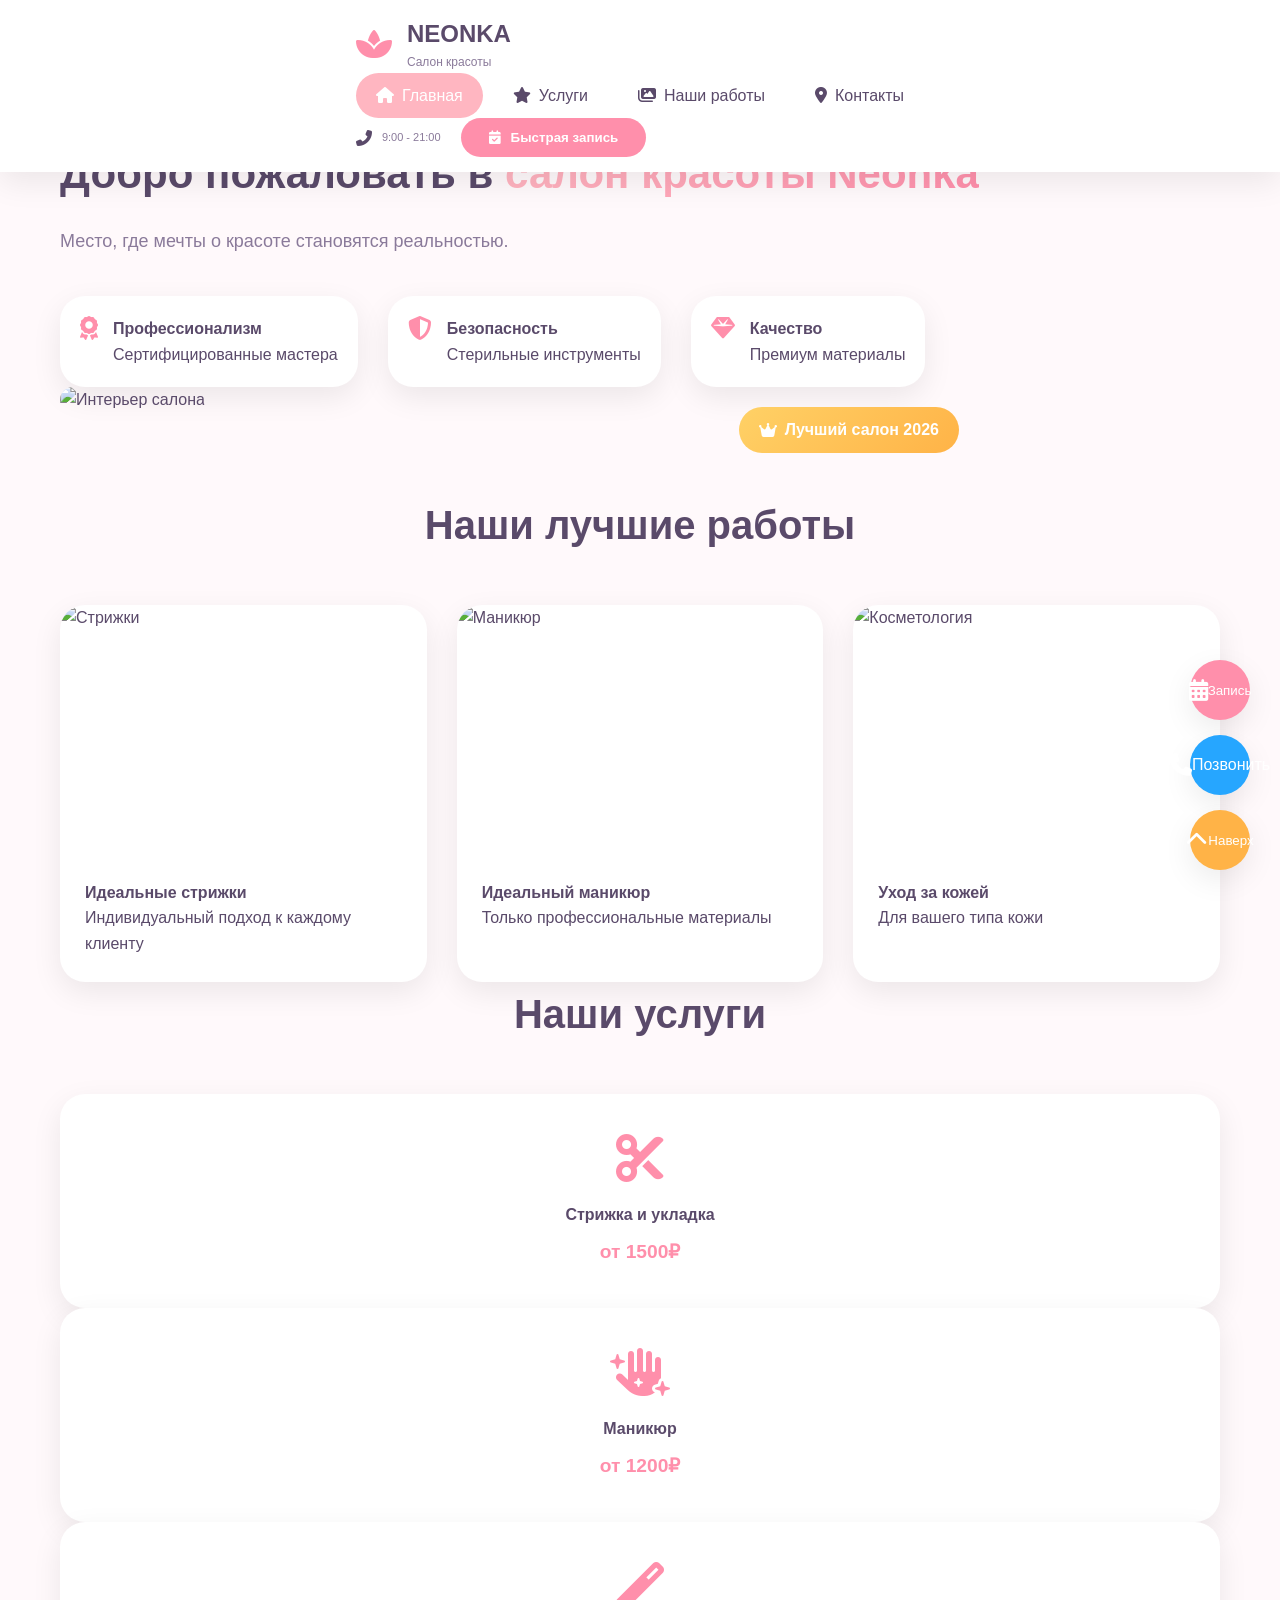
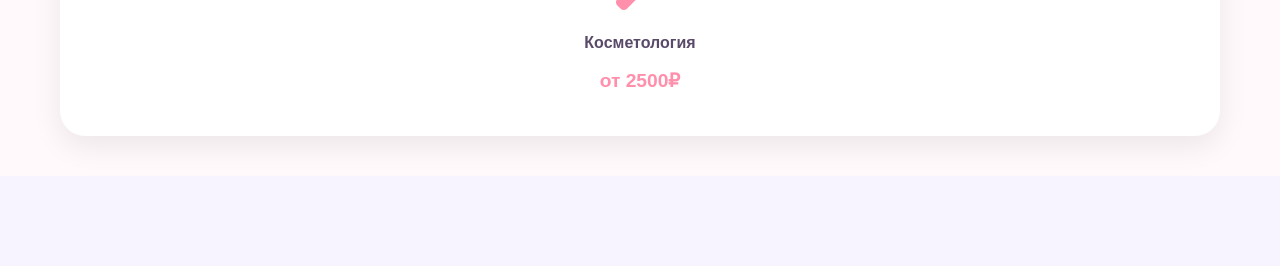
==== commit 397dff89: "сохранение" ====
--- a/index.html
+++ b/index.html
@@ -1,43 +1,28 @@
-
-
-<!-- Здесь так же будет исправленно! -->
-
-
-
-
-
 <!DOCTYPE html>
+<!-- Моя главная страница салона -->
 <html lang="ru">
 <head>
+    <!-- Настройки кодировки и мобильной верстки -->
     <meta charset="UTF-8">
     <meta name="viewport" content="width=device-width, initial-scale=1.0">
-    <title>Neonka | Салон красоты </title>
+    <title>Neonka | Салон красоты Шумерля</title>
+    
+    <!-- Подключаю иконки Font Awesome -->
     <link rel="stylesheet" href="https://cdnjs.cloudflare.com/ajax/libs/font-awesome/6.4.0/css/all.min.css">
+    
+    <!-- Мой основной файл стилей -->
     <link rel="stylesheet" href="css/style.css">
 </head>
 <body>
-  <!-- Мои мета-теги -->
-    <meta charset="UTF-8">
-    <meta name="viewport" content="width=device-width, initial-scale=1.0">
-    <title>Neonka | Мой салон красоты</title>
-
-       <!-- библиотека(иконок)Font Awesome -->
-    <link rel="stylesheet" href="https://cdnjs.cloudflare.com/ajax/libs/font-awesome/6.4.0/css/all.min.css">
-    <script src="js/script.js"></script>
-</body>
-</html>
- <!-- Мой стиль -->
-    <link rel="stylesheet" href="css/style.css">
-</head>
-<body>
-    <!-- Мои фоновые элементы -->
+    <!-- Декоративные элементы фона -->
     <div class="bg-decorations">
         <div class="bg-element bg-1"></div>
         <div class="bg-element bg-2"></div>
         <div class="bg-element bg-3"></div>
         <div class="bg-element bg-4"></div>
     </div>
-     <!-- МОЯ ШАПКА -->
+    
+    <!-- Фиксированная шапка -->
     <header id="header">
         <div class="container">
             <!-- Логотип -->
@@ -49,8 +34,8 @@
                 </div>
             </div>
             
-            <!-- Меню -->
-            <nav class="nav"> 
+            <!-- Навигация -->
+            <nav class="nav">
                 <a href="#home" class="nav-link active">
                     <i class="fas fa-home"></i><span>Главная</span>
                 </a>
@@ -60,18 +45,18 @@
                 <a href="#gallery" class="nav-link">
                     <i class="fas fa-images"></i><span>Наши работы</span>
                 </a>
-                <a href="#contacts" class="nav-link">
+                <!-- Ссылка на отдельную страницу контактов -->
+                <a href="contacts.html" class="nav-link">
                     <i class="fas fa-map-marker-alt"></i><span>Контакты</span>
                 </a>
             </nav>
             
-            <!-- Контакты + кнопка -->
+            <!-- Телефон и кнопка записи -->
             <div class="header-right">
                 <div class="header-contact">
                     <i class="fas fa-phone-alt phone-icon"></i>
                     <div class="work-hours">9:00 - 21:00</div>
                 </div>
-                <!-- Кнопка записи -->
                 <button class="btn btn-primary header-btn" id="quickBooking">
                     <i class="fas fa-calendar-check"></i>
                     <span>Быстрая запись</span>
@@ -79,12 +64,14 @@
             </div>
         </div>
     </header>
-      <!-- ГЛАВНЫЙ КОНТЕНТ -->
+
+    <!-- Основной контент -->
     <main class="main-content">
         <div class="container">
-            <!-- Главная секция -->
+            <!-- Главный баннер -->
             <section class="welcome-section" id="home">
                 <div class="row align-items-center">
+                    <!-- Текст -->
                     <div class="col-lg-6">
                         <div class="welcome-text">
                             <h2 class="welcome-title">
@@ -120,9 +107,10 @@
                             </div>
                         </div>
                     </div>
+                    <!-- Изображение -->
                     <div class="col-lg-6">
                         <div class="welcome-image">
-                            <img src="https://images.unsplash.com/photo-1560066984-138dadb4c035?ixlib=rb-4.0.3&auto=format&fit=crop&w=800&q=80" alt="Салон">
+                            <img src="https://images.unsplash.com/photo-1560066984-138dadb4c035?ixlib=rb-4.0.3&auto=format&fit=crop&w=800&q=80" alt="Интерьер салона">
                             <div class="image-badge">
                                 <i class="fas fa-crown"></i> Лучший салон 2026
                             </div>
@@ -130,9 +118,10 @@
                     </div>
                 </div>
             </section>
-     <!-- Галерея -->
+
+            <!-- Галерея -->
             <section class="photos-section" id="gallery">
-                <h3 class="photos-title text-center mb-5">Наши лучшие работы</h3>
+                <h3 class="photos-title">Наши лучшие работы</h3>
                 <div class="photos-grid">
                     <div class="photo-card">
                         <div class="photo-wrapper">
@@ -166,7 +155,7 @@
 
             <!-- Услуги -->
             <section class="services-section" id="services">
-                <h3 class="photos-title text-center mb-5">Наши услуги</h3>
+                <h3 class="photos-title">Наши услуги</h3>
                 <div class="row g-4 services-grid">
                     <div class="col-md-4">
                         <div class="service-card text-center">
@@ -194,7 +183,7 @@
         </div>
     </main>
 
-    <!-- ПЛАВАЮЩИЕ КНОПКИ -->
+    <!-- Плавающие кнопки -->
     <div class="floating-buttons">
         <button class="floating-btn booking-btn" id="floatingBooking">
             <i class="fas fa-calendar-alt"></i>
@@ -209,95 +198,18 @@
             <span class="btn-text">Наверх</span>
         </button>
     </div>
-  <!-- ФУТЕР -->
+
+    <!-- Футер -->
     <footer id="contacts">
-        <div class="container">
-            <div class="footer-content">
-                <!-- О салоне -->
-                <div class="footer-section">
-                    <div class="footer-logo">
-                        <i class="fas fa-spa"></i>
-                        <h3>NEONKA</h3>
-                    </div>
-                    <p>Создаем красоту с 2024. Ваше доверие - наша награда.</p>
-                    <div class="social-icons">
-                        <a href="#" class="social-icon instagram"><i class="fab fa-instagram"></i></a>
-                        <a href="#" class="social-icon vk"><i class="fab fa-vk"></i></a>
-                        <a href="#" class="social-icon telegram"><i class="fab fa-telegram"></i></a>
-                    </div>
-                </div>
-                <!-- Адрес -->
-                <div class="footer-section">
-                    <h4>Адрес</h4>
-                    <div class="address">
-                        <i class="fas fa-map-marker-alt"></i>
-                        <p>Шумерля, Карла-Маркса д-15</p>
-                    </div>
-                </div>
-                <!-- Контакты -->
-                <div class="footer-section">
-                    <h4>Контакты</h4>
-                    <a href="tel:+79520295118" class="footer-phone mb-3 d-block">
-                        <i class="fas fa-phone me-2"></i>+7 (952) 029-51-18
-                    </a>
-                    <button class="btn btn-outline footer-btn w-100" id="footerBooking">
-                        <i class="fas fa-calendar-check me-2"></i>Записаться онлайн
-                    </button>
-                </div>
-            </div>
-            <div class="footer-bottom">
-                <p>&copy; <span id="currentYear">2026</span> Салон красоты "Neonka". Все права защищены.</p>
-            </div>
-        </div>
+        <!-- Содержимое футера -->
     </footer>
 
-    <!-- МОДАЛЬНОЕ ОКНО ЗАПИСИ (чисто HTML) -->
+    <!-- Модальное окно записи -->
     <div class="modal-overlay" id="bookingModal">
-        <div class="modal-content">
-            <div class="modal-header">
-                <h3><i class="fas fa-calendar-alt me-2"></i>Онлайн запись</h3>
-                <button class="close-modal" id="closeModal">&times;</button>
-            </div>
-            <div class="modal-body">
-                <form class="booking-form" id="bookingForm">
-                    <div class="form-group">
-                        <label for="name">Ваше имя *</label>
-                        <div class="input-with-icon">
-                            <i class="fas fa-user"></i>
-                            <input type="text" id="name" placeholder="Анна Иванова" required>
-                        </div>
-                    </div>
-                    
-                    <div class="form-group">
-                        <label for="phone">Телефон *</label>
-                        <div class="input-with-icon">
-                            <i class="fas fa-phone"></i>
-                            <input type="tel" id="phone" placeholder="+7 (952) 029-51-18" required>
-                        </div>
-                    </div>
-                    
-                    <div class="form-group">
-                        <label for="service">Услуга *</label>
-                        <div class="input-with-icon">
-                            <i class="fas fa-cut"></i>
-                            <select id="service" required>
-                                <option value="">Выберите услугу</option>
-                                <option value="haircut">Женская стрижка</option>
-                                <option value="manicure">Маникюр</option>
-                                <option value="cosmetology">Косметология</option>
-                            </select>
-                        </div>
-                    </div>
-                    
-                    <button type="submit" class="btn btn-primary btn-block">
-                        <i class="fas fa-paper-plane"></i> Отправить заявку
-                    </button>
-                </form>
-            </div>
-        </div>
+        <!-- Форма записи -->
     </div>
 
-    <!-- МОЙ скрипт -->
+    <!-- Мой JavaScript -->
     <script src="js/script.js"></script>
 </body>
-</html>+</html>
--- a/css/style.css
+++ b/css/style.css
@@ -10,6 +10,7 @@
     --radius: 25px;
 }
 
+
 * {
     margin: 0;
     padding: 0;
@@ -44,6 +45,10 @@
     justify-content: space-between;
 }
 
+#header.scrolled {
+    padding: 10px 40px;
+}
+
 .logo {
     display: flex;
     align-items: center;
@@ -73,10 +78,11 @@
     text-decoration: none;
     color: var(--text);
     padding: 10px 20px;
-    border-radius: 25px;
+    border-radius: var(--radius);
     display: flex;
     align-items: center;
     gap: 8px;
+    transition: 0.3s;
 }
 
 .nav-link:hover,
@@ -97,11 +103,6 @@
     gap: 10px;
 }
 
-.phone-number {
-    font-weight: 600;
-    font-size: 14px;
-}
-
 .work-hours {
     font-size: 11px;
     color: var(--text-light);
@@ -110,11 +111,11 @@
 /* КНОПКИ */
 .btn {
     padding: 12px 28px;
-    border-radius: 25px;
+    border-radius: var(--radius);
     border: none;
     font-weight: 600;
     cursor: pointer;
-    transition: 0.3s;
+    transition: all 0.3s;
     display: flex;
     align-items: center;
     gap: 10px;
@@ -135,6 +136,51 @@
     transform: translateY(-2px);
 }
 
+
+/* ФОРМА */
+.booking-form {
+    display: flex;
+    flex-direction: column;
+    gap: 20px;
+}
+
+.form-group label {
+    display: block;
+    margin-bottom: 8px;
+    font-weight: 500;
+    color: var(--text);
+}
+
+.input-with-icon {
+    position: relative;
+}
+
+.input-with-icon i {
+    position: absolute;
+    left: 15px;
+    top: 50%;
+    transform: translateY(-50%);
+    color: var(--text-light);
+    z-index: 1;
+}
+
+.input-with-icon input,
+.input-with-icon select {
+    width: 100%;
+    padding: 15px 15px 15px 45px;
+    border: 2px solid rgba(255,182,193,0.3);
+    border-radius: 15px;
+    font-size: 16px;
+    transition: border-color 0.3s;
+    background: white;
+}
+
+.input-with-icon input:focus,
+.input-with-icon select:focus {
+    outline: none;
+    border-color: var(--pink-dark);
+}
+
 /* ОСНОВНОЕ СОДЕРЖИМОЕ */
 .main-content {
     margin-top: 100px;
@@ -149,24 +195,17 @@
     margin-bottom: 80px;
 }
 
-.welcome-text {
-    flex: 1;
-}
-
 .welcome-title {
     font-size: 42px;
     margin-bottom: 20px;
 }
 
 .title-highlight {
-    background: linear-gradient(135deg, #c08497, #e8b4b8);
+    background: linear-gradient(135deg, var(--pink), var(--pink-dark));
     -webkit-background-clip: text;
     -webkit-text-fill-color: transparent;
     background-clip: text;
-    display: inline-block;
-    position: relative;
-}
-
+}
 
 .welcome-description {
     font-size: 18px;
@@ -192,6 +231,7 @@
 .feature-icon {
     font-size: 24px;
     color: var(--pink-dark);
+    flex-shrink: 0;
 }
 
 .welcome-image {
@@ -213,18 +253,25 @@
     background: linear-gradient(135deg, #ffd166, #ffb347);
     color: white;
     padding: 10px 20px;
-    border-radius: 25px;
+    border-radius: var(--radius);
     display: flex;
     align-items: center;
     gap: 8px;
+    font-weight: 600;
 }
 
 /* ГАЛЕРЕЯ */
+.photos-title {
+    font-size: 2.5rem;
+    text-align: center;
+    margin-bottom: 3rem;
+    color: var(--text);
+}
+
 .photos-grid {
     display: grid;
-    grid-template-columns: repeat(3, 1fr);
+    grid-template-columns: repeat(auto-fit, minmax(350px, 1fr));
     gap: 30px;
-    margin: 50px 0;
 }
 
 .photo-card {
@@ -232,6 +279,11 @@
     border-radius: var(--radius);
     overflow: hidden;
     box-shadow: var(--shadow);
+    transition: transform 0.3s;
+}
+
+.photo-card:hover {
+    transform: translateY(-5px);
 }
 
 .photo-wrapper {
@@ -243,10 +295,47 @@
     width: 100%;
     height: 100%;
     object-fit: cover;
+    transition: transform 0.5s;
+}
+
+.photo-wrapper:hover img {
+    transform: scale(1.05);
 }
 
 .photo-text {
     padding: 25px;
+}
+
+/* УСЛУГИ */
+.services-grid {
+    margin-top: 2rem;
+}
+
+.service-card {
+    background: white;
+    padding: 40px 20px;
+    border-radius: var(--radius);
+    box-shadow: var(--shadow);
+    text-align: center;
+    transition: all 0.3s;
+    height: 100%;
+}
+
+.service-card:hover {
+    transform: translateY(-10px);
+}
+
+.service-icon {
+    font-size: 48px;
+    color: var(--pink-dark);
+    margin-bottom: 20px;
+}
+
+.price {
+    font-size: 1.2rem;
+    font-weight: 700;
+    color: var(--pink-dark);
+    margin-top: 10px;
 }
 
 /* ПЛАВАЮЩИЕ КНОПКИ */
@@ -265,14 +354,14 @@
     height: 60px;
     border-radius: 50%;
     border: none;
-    background: white;
-    color: var(--text);
+    color: white;
     cursor: pointer;
     display: flex;
     align-items: center;
     justify-content: center;
     box-shadow: var(--shadow);
-    position: relative;
+    transition: all 0.3s;
+    text-decoration: none;
 }
 
 .floating-btn i {
@@ -281,29 +370,61 @@
 
 .booking-btn {
     background: var(--pink-dark);
-    color: white;
 }
 
 .call-btn {
     background: #26a6ff;
-    color: white;
-    text-decoration: none;
 }
 
 .top-btn {
     background: #ffb347;
+}
+
+.floating-btn:hover {
+    transform: scale(1.1);
+}
+
+/* УВЕДОМЛЕНИЯ */
+.notification {
+    position: fixed;
+    top: 20px;
+    right: 20px;
+    padding: 15px 20px;
+    border-radius: 10px;
     color: white;
-}
-
+    z-index: 9999;
+    max-width: 400px;
+    box-shadow: var(--shadow);
+    animation: slideIn 0.3s ease;
+}
+
+.notification.success {
+    background: #4CAF50;
+}
+
+.notification.error {
+    background: #f44336;
+}
+
+@keyframes slideIn {
+    from {
+        transform: translateX(100%);
+        opacity: 0;
+    }
+    to {
+        transform: translateX(0);
+        opacity: 1;
+    }
+}
 /* ФУТЕР */
-#footer {
+footer {
     background: #f8f4ff;
     padding: 60px 0 30px;
 }
 
 .footer-content {
     display: grid;
-    grid-template-columns: repeat(3, 1fr);
+    grid-template-columns: repeat(auto-fit, minmax(250px, 1fr));
     gap: 40px;
     margin-bottom: 40px;
 }
@@ -315,39 +436,51 @@
     margin-bottom: 15px;
 }
 
+.footer-logo i {
+    font-size: 2rem;
+    color: var(--pink-dark);
+}
+
 .social-icons {
     display: flex;
     gap: 15px;
+    margin-top: 20px;
 }
 
 .social-icon {
-    width: 40px;
-    height: 40px;
+    width: 45px;
+    height: 45px;
     border-radius: 50%;
     display: flex;
     align-items: center;
     justify-content: center;
     color: white;
     text-decoration: none;
+    transition: transform 0.3s;
+}
+
+.social-icon:hover {
+    transform: scale(1.1);
 }
 
 .social-icon.instagram { background: #833AB4; }
 .social-icon.vk { background: #4C75A3; }
 .social-icon.telegram { background: #0088cc; }
 
-.address, .metro {
-    display: flex;
-    gap: 10px;
-    margin-bottom: 15px;
+.footer-phone {
+    color: var(--text);
+    text-decoration: none;
+    font-weight: 500;
 }
 
 .footer-bottom {
     text-align: center;
     padding-top: 30px;
     border-top: 1px solid rgba(255,182,193,0.1);
-}
-
-/* МОДАЛЬНОЕ ОКНО */
+    color: var(--text-light);
+}
+
+/* МОДАЛКА */
 .modal-overlay {
     position: fixed;
     top: 0;
@@ -361,6 +494,7 @@
     justify-content: center;
     opacity: 0;
     visibility: hidden;
+    transition: all 0.3s;
 }
 
 .modal-overlay.active {
@@ -373,6 +507,8 @@
     border-radius: var(--radius);
     width: 90%;
     max-width: 500px;
+    max-height: 90vh;
+    overflow-y: auto;
 }
 
 .modal-header {
@@ -381,6 +517,11 @@
     display: flex;
     justify-content: space-between;
     align-items: center;
+}
+
+.modal-header h3 {
+    margin: 0;
+    color: var(--text);
 }
 
 .close-modal {
@@ -389,63 +530,72 @@
     font-size: 28px;
     color: var(--text-light);
     cursor: pointer;
+    width: 40px;
+    height: 40px;
+    display: flex;
+    align-items: center;
+    justify-content: center;
 }
 
 .modal-body {
     padding: 25px;
 }
 
-/* ФОРМЫ */
-.form-group {
-    margin-bottom: 20px;
-}
-
-.form-group label {
-    display: block;
-    margin-bottom: 8px;
-}
-
-.input-with-icon {
-    position: relative;
-}
-
-.input-with-icon i {
-    position: absolute;
-    left: 15px;
-    top: 50%;
-    transform: translateY(-50%);
-    color: var(--text-light);
-}
-
-.input-with-icon input,
-.input-with-icon select {
-    width: 100%;
-    padding: 12px 15px 12px 45px;
-    border: 1px solid rgba(255,182,193,0.3);
-    border-radius: 15px;
-}
-
-/* АДАПТИВНОСТЬ */
- /* адаптивность хорошая */
-
+
+
+/* АДАПТИВ */
 @media (max-width: 1200px) {
-    .welcome-section { flex-direction: column; }
-    .footer-content { grid-template-columns: repeat(2,1fr); }
+    .welcome-section { 
+        flex-direction: column; 
+        text-align: center;
+    }
+    .welcome-image { 
+        flex: none;
+        max-width: 500px;
+        margin: 0 auto;
+    }
 }
 
 @media (max-width: 992px) {
-    .photos-grid { grid-template-columns: repeat(2,1fr); }
-    .nav { display: none; }
+    .nav { 
+        display: none; 
+    }
+    .photos-grid { 
+        grid-template-columns: repeat(2,1fr); 
+    }
+    #header {
+        padding: 15px 20px;
+    }
 }
 
 @media (max-width: 768px) {
-    .photos-grid { grid-template-columns: 1fr; }
-    .main-content { margin-top: 130px; }
-    .welcome-title { font-size: 32px; }
-    .welcome-features { flex-direction: column; }
+    .main-content { 
+        margin-top: 120px; 
+        padding: 20px 0;
+    }
+    .welcome-title { 
+        font-size: 32px; 
+    }
+    .welcome-features { 
+        flex-direction: column; 
+        align-items: center;
+    }
+    .photos-grid { 
+        grid-template-columns: 1fr; 
+    }
 }
 
 @media (max-width: 576px) {
-    .footer-content { grid-template-columns: 1fr; }
-    .floating-buttons { bottom: 20px; right: 20px; }
-}
+    .container { padding: 0 15px; }
+    .floating-buttons { 
+        bottom: 20px; 
+        right: 20px; 
+    }
+    .floating-btn { 
+        width: 55px; 
+        height: 55px; 
+    }
+    .welcome-title { 
+        font-size: 28px; 
+    }
+}
